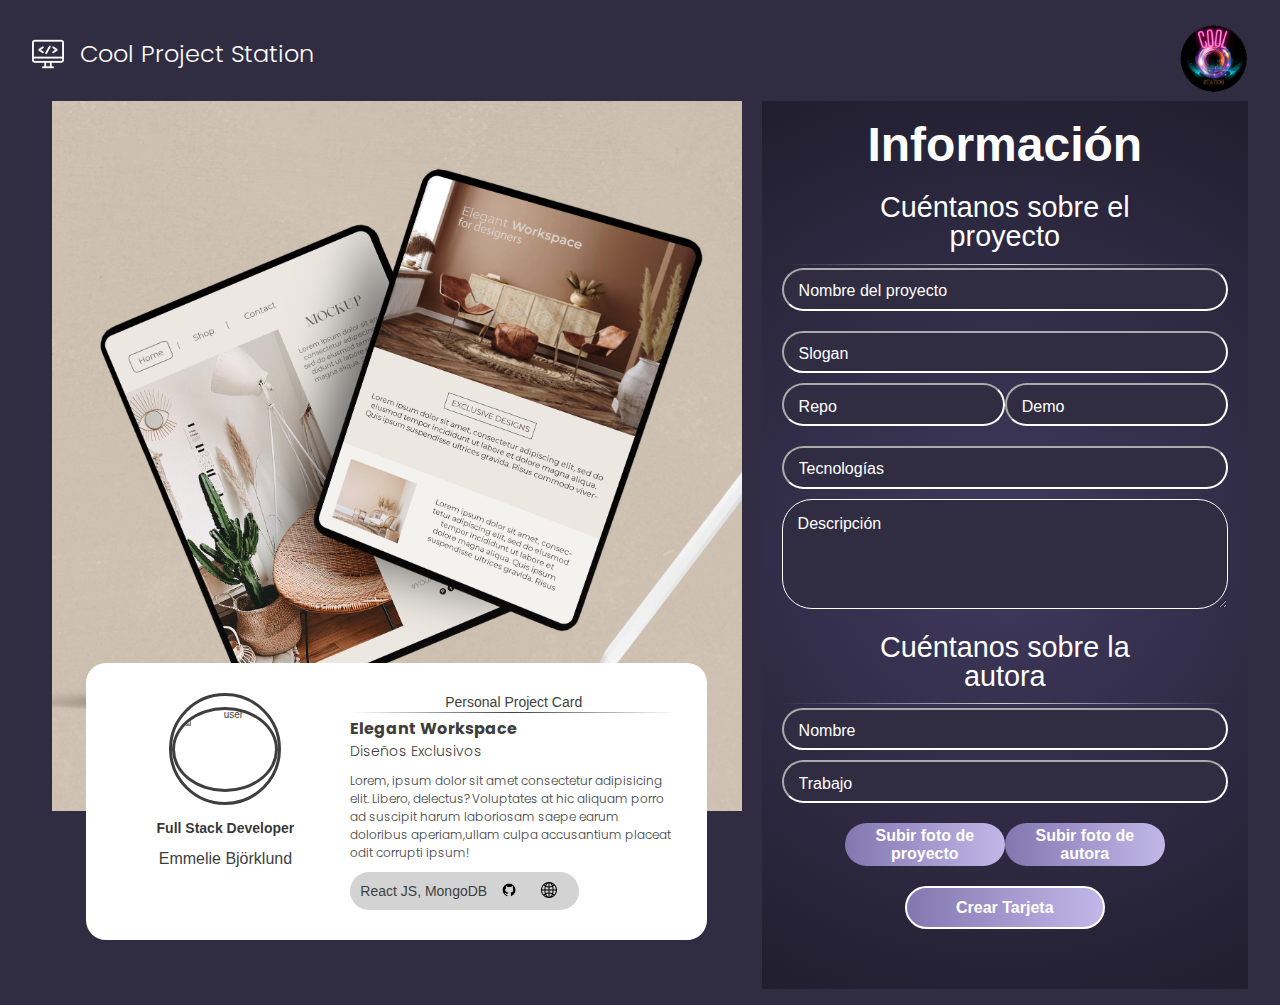
==== docs/index.html @ c6b7cf75 "githubpages done" ====
<!doctype html><html lang="es"><head><meta charset="utf-8"/><link rel="icon" href="./favicon.png"/><meta name="viewport" content="width=device-width,initial-scale=1"/><link rel="preconnect" href="https://fonts.googleapis.com"><link rel="preconnect" href="https://fonts.gstatic.com" crossorigin><link href="https://fonts.googleapis.com/css2?family=Catamaran:wght@500&family=Poppins:wght@300&display=swap" rel="stylesheet"><link rel="stylesheet" href="../src/styles/main.scss"><title>Gestor Proyectos</title><script defer="defer" src="./static/js/main.3e07867f.js"></script><link href="./static/css/main.4bae686d.css" rel="stylesheet"></head><body><div id="root"></div></body></html>
---- docs/static/css/main.4bae686d.css ----
*{box-sizing:border-box;font-family:Montserrat,sans-serif;font-size:62.5%;text-decoration:none}a,abbr,acronym,address,applet,article,aside,audio,b,big,blockquote,body,canvas,caption,center,cite,code,dd,del,details,dfn,div,dl,dt,em,embed,fieldset,figcaption,figure,footer,form,h1,h2,h3,h4,h5,h6,header,hgroup,html,i,iframe,img,ins,kbd,label,legend,li,mark,menu,nav,object,ol,output,p,pre,q,ruby,s,samp,section,small,span,strike,strong,sub,summary,sup,table,tbody,td,tfoot,th,thead,time,tr,tt,u,ul,var,video{border:0;font-size:100%;font:inherit;margin:0;padding:0;vertical-align:initial}article,aside,details,figcaption,figure,footer,header,hgroup,menu,nav,section{display:block}body{line-height:1}ol,ul{list-style:none}blockquote,q{quotes:none}blockquote:after,blockquote:before,q:after,q:before{content:"";content:none}table{border-collapse:collapse;border-spacing:0}.container{background-color:#302c42;padding:1rem}.header{justify-content:space-between}.contHeader,.header{align-items:center;display:flex;flex-direction:row}.contHeader{gap:1rem;justify-content:flex-start}.header .iconComputer{background-color:#302c42;color:#fff;width:2rem}.header .text{color:#fff;font:300 1.4rem Poppins,sans-serif;font-size:1.5rem}.logoCool{width:3rem}.main{display:flex;flex-direction:column}.main .title{color:#fff;font:"Montserrat, sans-serif";font-size:3rem;font-weight:700;text-align:center}.title-preview{font:300 1.4rem Poppins,sans-serif;font-size:1rem;font-weight:700}.main .ask-info{align-items:center;color:#fff;display:flex;flex-direction:column}.main .ask-info .subtitle{font:"Montserrat, sans-serif";font-size:1.5rem;max-width:70%;padding:1.5rem 0 .5rem;text-align:center}.main .ask-info .line{background-image:linear-gradient(90deg,hsla(0,0%,100%,0),hsla(0,0%,100%,.75),hsla(0,0%,100%,0));border:0;height:1px;width:100%}.main .preview{width:100%}.main .form{background-color:#302c42;background-image:radial-gradient(circle,#403a5f 0,#211e2e 100%);margin:auto;padding:2rem 1.5rem 3rem;width:100%}.main .autor,.main .project{border:none;display:flex;flex-direction:column;gap:30px}.main .input,.textarea{background-color:#302c42;border-color:#fff;border-radius:30px;color:#fff;font-size:1rem;height:42.72px;padding-left:15px;padding-top:5px}.main .input::-webkit-input-placeholder,.textarea::-webkit-input-placeholder{color:#fff;font:"Montserrat, sans-serif";padding-top:10px}.main .input::placeholder,.textarea::placeholder{color:#fff;font:"Montserrat, sans-serif";padding-top:10px}.input-mvl{width:50%}.main .textarea{height:110px}.main .buttons-img{text-align:center}.main .btn,.main .btn-large{background:linear-gradient(90deg,#8176af -1.57%,#c0b7e8 98.43%);border:none;border-radius:40px;color:#fff;font:"Montserrat, sans-serif";font-size:1rem;font-weight:700;height:43px;margin-top:10px;text-align:center;width:160px}.main .btn-large{border:2px solid #fff;width:200px}.main .preview{padding:2rem 2rem 0}.main .preview .image{height:80%;object-fit:cover;width:100%}.main .preview .autor{background-color:#fff;border-radius:20px;color:#3e3e3e;display:flex;flex-direction:row-reverse;gap:1rem;height:50%;margin:auto;padding:1rem;-webkit-transform:translateY(-2.5rem);transform:translateY(-2.5rem);width:90%}.info-project{padding-top:.1rem}.info-autor{align-items:center;display:flex;flex-direction:column;text-align:center;width:40%}.info-autor .image{height:100%;width:100%}.img,.info-autor .image{border:.2rem solid #3e3e3e;border-radius:50%}.img{align-items:center;display:flex;height:7rem;width:7rem}.info-autor .job{color:rgba(0,0,0,.8);font-size:1rem;font-weight:700;padding-top:1rem}.info-autor .name{font-size:1.4rem;padding-top:1rem}.info-project{width:60%}.info-project .subtitle{font-size:.8rem;text-align:center}.info-project .title{color:rgba(0,0,0,.8);font-size:1.4rem;margin-bottom:10px}.info-project .desc{margin-bottom:10px}.info-project .desc,.info-project .slogan{font:300 1.4rem Poppins,sans-serif;font-size:.8rem}.info-project .slogan{margin-bottom:1rem}.info-project .line{background-image:linear-gradient(90deg,hsla(0,0%,100%,0),rgba(1,1,1,.75),hsla(0,0%,100%,0));border:0;height:1px;width:100%}.btn-color{border-radius:2rem;font-weight:700;height:3rem;width:8.5rem}.btn-color-dark{background-color:rgba(0,0,0,.8);color:#fff}.technologies{align-items:center;border-radius:20px;font-size:1rem;justify-content:space-between;padding:1rem;width:100%}.div_icon,.technologies{display:flex;flex-direction:row}.div_icon{justify-content:space-around;width:5rem}.card{color:#fff;padding:2rem;text-align:center}.hidden{display:none}.icon{width:1.6rem}.mensj{color:#adff2f;font-size:16px;font-weight:700;text-align:center}@media (min-width:769px){.container{background-color:#302c42;height:-webkit-fit-content;height:-moz-fit-content;height:fit-content;padding:1rem 2rem}.header{display:flex;flex-direction:row;height:75px;justify-content:space-between}.header .text{color:#fff}.logoCool{width:5rem}.main{display:flex;flex-direction:row;flex-wrap:wrap;height:-webkit-fit-content;height:-moz-fit-content;height:fit-content;padding-top:10px}.main .ask-info,.main .title{color:#fff;text-align:center}.main .ask-info .subtitle{font-size:1.8rem;padding-bottom:10px}.main .ask-info .line{background-image:linear-gradient(90deg,hsla(0,0%,100%,0),hsla(0,0%,100%,.75),hsla(0,0%,100%,0));border:0;height:1px;width:100%}.input-mvl{width:50%}.main .form{background-color:#302c42;height:100%;margin:0;max-width:40%;padding:20px}.main .autor,.main .project{border:none;display:flex;flex-direction:column;gap:10px}.main .input,.textarea{background-color:#302c42;border-color:#fff;border-radius:30px;color:#fff;height:42.72px;padding-left:15px;padding-top:5px}.main .input::-webkit-input-placeholder,.textarea::-webkit-input-placeholder{color:#fff;padding-top:10px}.main .input::placeholder,.textarea::placeholder{color:#fff;padding-top:10px}.main .textarea{height:110px}.main .buttons-img{padding-top:10px;text-align:center}.main .btn,.main .btn-large{background:linear-gradient(90deg,#8176af -1.57%,#c0b7e8 98.43%);border:none;border-radius:40px;color:#fff;height:43px;margin-top:10px;text-align:center;width:160px}.main .btn-large{border:2px solid #fff;width:200px}.main .preview{max-width:60%;padding:0 20px}.main .preview .image{height:80%;object-fit:cover;width:100%}.main .preview .autor{background-color:#fff;border-radius:20px;color:#3e3e3e;display:flex;flex-direction:row-reverse;height:-webkit-fit-content;height:-moz-fit-content;height:fit-content;margin:auto;padding:30px;-webkit-transform:translateY(-150px);transform:translateY(-150px);width:90%}.info-autor{text-align:center;width:40%}.info-autor .image{border-radius:50%;height:110px;width:80px}.info-autor .job{color:rgba(0,0,0,.8);font-size:14px;font-weight:700}.info-autor .name{font-size:16px}.info-project{width:60%}.info-project .subtitle{font-size:14px;text-align:center}.info-project .title{color:rgba(0,0,0,.8);font-size:20px;margin-bottom:10px}.info-project .desc{font-size:12px;margin-bottom:10px}.info-project .slogan{font-size:14px;margin-bottom:10px}.info-project .line{background-image:linear-gradient(90deg,hsla(0,0%,100%,0),rgba(1,1,1,.75),hsla(0,0%,100%,0));border:0;height:1px;width:100%}.btn-color{border-radius:20px;font-weight:700;height:30px;width:85px}.btn-color-dark{background-color:rgba(0,0,0,.8);color:#fff}.technologies{background-color:#d3d3d3;border-radius:20px;font-size:14px;padding:10px;width:70%}.card{color:#fff;padding:20px;text-align:center}.hidden{display:none}.icon{width:16px}}
/*# sourceMappingURL=main.4bae686d.css.map*/
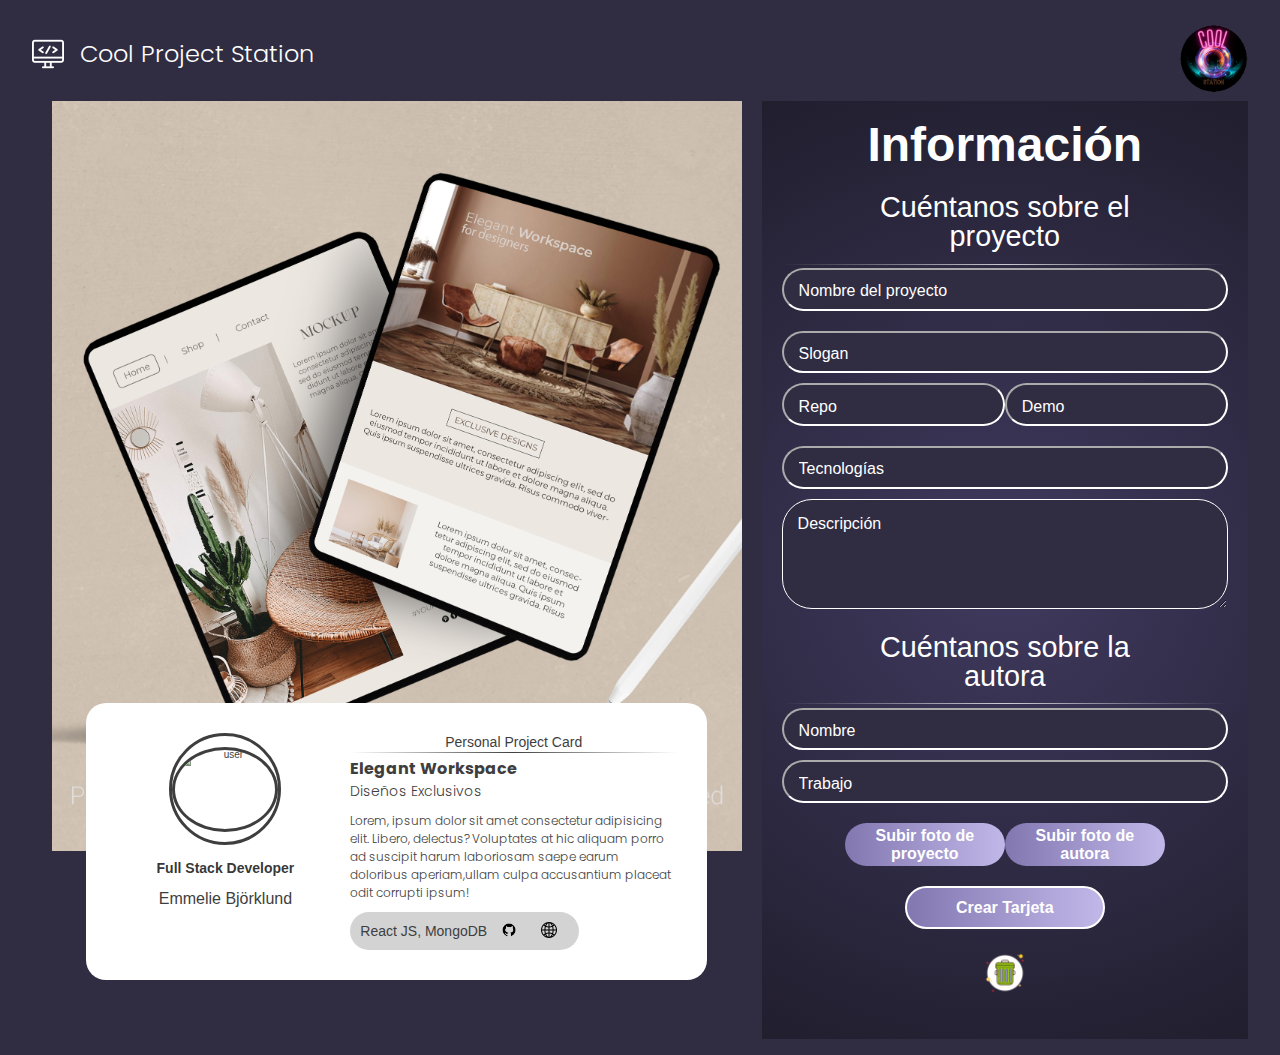
==== commit 8666c8fd: "Publish in GitHub Pages" ====
--- a/docs/index.html
+++ b/docs/index.html
@@ -1 +1 @@
-<!doctype html><html lang="es"><head><meta charset="utf-8"/><link rel="icon" href="./favicon.png"/><meta name="viewport" content="width=device-width,initial-scale=1"/><link rel="preconnect" href="https://fonts.googleapis.com"><link rel="preconnect" href="https://fonts.gstatic.com" crossorigin><link href="https://fonts.googleapis.com/css2?family=Catamaran:wght@500&family=Poppins:wght@300&display=swap" rel="stylesheet"><link rel="stylesheet" href="../src/styles/main.scss"><title>Gestor Proyectos</title><script defer="defer" src="./static/js/main.3e07867f.js"></script><link href="./static/css/main.4bae686d.css" rel="stylesheet"></head><body><div id="root"></div></body></html>+<!doctype html><html lang="es"><head><meta charset="utf-8"/><link rel="icon" href="./favicon.png"/><meta name="viewport" content="width=device-width,initial-scale=1"/><link rel="preconnect" href="https://fonts.googleapis.com"><link rel="preconnect" href="https://fonts.gstatic.com" crossorigin><link href="https://fonts.googleapis.com/css2?family=Catamaran:wght@500&family=Poppins:wght@300&display=swap" rel="stylesheet"><link rel="stylesheet" href="../src/styles/main.scss"><title>Gestor Proyectos</title><script defer="defer" src="./static/js/main.56aae99a.js"></script><link href="./static/css/main.cec96550.css" rel="stylesheet"></head><body><div id="root"></div></body></html>--- a/docs/static/css/main.cec96550.css
+++ b/docs/static/css/main.cec96550.css
@@ -0,0 +1,2 @@
+*{box-sizing:border-box;font-family:Montserrat,sans-serif;font-size:62.5%;text-decoration:none}a,abbr,acronym,address,applet,article,aside,audio,b,big,blockquote,body,canvas,caption,center,cite,code,dd,del,details,dfn,div,dl,dt,em,embed,fieldset,figcaption,figure,footer,form,h1,h2,h3,h4,h5,h6,header,hgroup,html,i,iframe,img,ins,kbd,label,legend,li,mark,menu,nav,object,ol,output,p,pre,q,ruby,s,samp,section,small,span,strike,strong,sub,summary,sup,table,tbody,td,tfoot,th,thead,time,tr,tt,u,ul,var,video{border:0;font-size:100%;font:inherit;margin:0;padding:0;vertical-align:initial}article,aside,details,figcaption,figure,footer,header,hgroup,menu,nav,section{display:block}body{line-height:1}ol,ul{list-style:none}blockquote,q{quotes:none}blockquote:after,blockquote:before,q:after,q:before{content:"";content:none}table{border-collapse:collapse;border-spacing:0}.container{background-color:#302c42;padding:1rem}.header{justify-content:space-between}.contHeader,.header{align-items:center;display:flex;flex-direction:row}.contHeader{gap:1rem;justify-content:flex-start}.header .iconComputer{background-color:#302c42;color:#fff;width:2rem}.header .text{color:#fff;font:300 1.4rem Poppins,sans-serif;font-size:1.5rem}.logoCool{width:3rem}.main{display:flex;flex-direction:column}.main .title{color:#fff;font:"Montserrat, sans-serif";font-size:3rem;font-weight:700;text-align:center}.title-preview{font:300 1.4rem Poppins,sans-serif;font-size:1rem;font-weight:700}.main .ask-info{align-items:center;color:#fff;display:flex;flex-direction:column}.main .ask-info .subtitle{font:"Montserrat, sans-serif";font-size:1.5rem;max-width:70%;padding:1.5rem 0 .5rem;text-align:center}.main .ask-info .line{background-image:linear-gradient(90deg,hsla(0,0%,100%,0),hsla(0,0%,100%,.75),hsla(0,0%,100%,0));border:0;height:1px;width:100%}.main .preview{width:100%}.main .form{background-color:#302c42;background-image:radial-gradient(circle,#403a5f 0,#211e2e 100%);margin:auto;padding:2rem 1.5rem 3rem;width:100%}.main .autor,.main .project{border:none;display:flex;flex-direction:column;gap:30px}.main .input,.textarea{background-color:#302c42;border-color:#fff;border-radius:30px;color:#fff;font-size:1rem;height:42.72px;padding-left:15px;padding-top:5px}.main .input::-webkit-input-placeholder,.textarea::-webkit-input-placeholder{color:#fff;font:"Montserrat, sans-serif";padding-top:10px}.main .input::placeholder,.textarea::placeholder{color:#fff;font:"Montserrat, sans-serif";padding-top:10px}.input-mvl{width:50%}.main .textarea{height:110px}.main .buttons-img{text-align:center}.main .btn,.main .btn-large{background:linear-gradient(90deg,#8176af -1.57%,#c0b7e8 98.43%);border:none;border-radius:40px;color:#fff;font:"Montserrat, sans-serif";font-size:1rem;font-weight:700;height:43px;margin-top:10px;text-align:center;width:160px}.main .btn-large{border:2px solid #fff;width:200px}.main .preview{padding:2rem 2rem 0}.main .preview .image{height:80%;object-fit:cover;width:100%}.main .preview .autor{background-color:#fff;border-radius:20px;color:#3e3e3e;display:flex;flex-direction:row-reverse;gap:1rem;height:50%;margin:auto;padding:1rem;-webkit-transform:translateY(-2.5rem);transform:translateY(-2.5rem);width:90%}.info-project{padding-top:.1rem}.info-autor{align-items:center;display:flex;flex-direction:column;text-align:center;width:40%}.info-autor .image{height:100%;width:100%}.img,.info-autor .image{border:.2rem solid #3e3e3e;border-radius:50%}.img{align-items:center;display:flex;height:7rem;width:7rem}.info-autor .job{color:rgba(0,0,0,.8);font-size:1rem;font-weight:700;padding-top:1rem}.info-autor .name{font-size:1.4rem;padding-top:1rem}.info-project{width:60%}.info-project .subtitle{font-size:.8rem;text-align:center}.info-project .title{color:rgba(0,0,0,.8);font-size:1.4rem;margin-bottom:10px}.info-project .desc{margin-bottom:10px}.info-project .desc,.info-project .slogan{font:300 1.4rem Poppins,sans-serif;font-size:.8rem}.info-project .slogan{margin-bottom:1rem}.info-project .line{background-image:linear-gradient(90deg,hsla(0,0%,100%,0),rgba(1,1,1,.75),hsla(0,0%,100%,0));border:0;height:1px;width:100%}.btn-color{border-radius:2rem;font-weight:700;height:3rem;width:8.5rem}.btn-color-dark{background-color:rgba(0,0,0,.8);color:#fff}.technologies{align-items:center;border-radius:20px;font-size:1rem;justify-content:space-between;padding:1rem;width:100%}.div_icon,.technologies{display:flex;flex-direction:row}.div_icon{justify-content:space-around;width:5rem}.card{color:#fff;padding:2rem;text-align:center}.hidden{display:none}.icon{width:1.6rem}.mensj{color:#adff2f;font-size:16px;font-weight:700;text-align:center}.trash{width:3rem}@media (min-width:769px){.container{background-color:#302c42;height:-webkit-fit-content;height:-moz-fit-content;height:fit-content;padding:1rem 2rem}.header{display:flex;flex-direction:row;height:75px;justify-content:space-between}.header .text{color:#fff}.logoCool{width:5rem}.main{display:flex;flex-direction:row;flex-wrap:wrap;height:-webkit-fit-content;height:-moz-fit-content;height:fit-content;padding-top:10px}.main .ask-info,.main .title{color:#fff;text-align:center}.main .ask-info .subtitle{font-size:1.8rem;padding-bottom:10px}.main .ask-info .line{background-image:linear-gradient(90deg,hsla(0,0%,100%,0),hsla(0,0%,100%,.75),hsla(0,0%,100%,0));border:0;height:1px;width:100%}.input-mvl{width:50%}.main .form{background-color:#302c42;height:100%;margin:0;max-width:40%;padding:20px}.main .autor,.main .project{border:none;display:flex;flex-direction:column;gap:10px}.main .input,.textarea{background-color:#302c42;border-color:#fff;border-radius:30px;color:#fff;height:42.72px;padding-left:15px;padding-top:5px}.main .input::-webkit-input-placeholder,.textarea::-webkit-input-placeholder{color:#fff;padding-top:10px}.main .input::placeholder,.textarea::placeholder{color:#fff;padding-top:10px}.main .textarea{height:110px}.main .buttons-img{padding-top:10px;text-align:center}.main .btn,.main .btn-large{background:linear-gradient(90deg,#8176af -1.57%,#c0b7e8 98.43%);border:none;border-radius:40px;color:#fff;height:43px;margin-top:10px;text-align:center;width:160px}.main .btn-large{border:2px solid #fff;width:200px}.main .preview{max-width:60%;padding:0 20px}.main .preview .image{height:80%;object-fit:cover;width:100%}.main .preview .autor{background-color:#fff;border-radius:20px;color:#3e3e3e;display:flex;flex-direction:row-reverse;height:-webkit-fit-content;height:-moz-fit-content;height:fit-content;margin:auto;padding:30px;-webkit-transform:translateY(-150px);transform:translateY(-150px);width:90%}.info-autor{text-align:center;width:40%}.info-autor .image{border-radius:50%;height:110px;width:80px}.info-autor .job{color:rgba(0,0,0,.8);font-size:14px;font-weight:700}.info-autor .name{font-size:16px}.info-project{width:60%}.info-project .subtitle{font-size:14px;text-align:center}.info-project .title{color:rgba(0,0,0,.8);font-size:20px;margin-bottom:10px}.info-project .desc{font-size:12px;margin-bottom:10px}.info-project .slogan{font-size:14px;margin-bottom:10px}.info-project .line{background-image:linear-gradient(90deg,hsla(0,0%,100%,0),rgba(1,1,1,.75),hsla(0,0%,100%,0));border:0;height:1px;width:100%}.btn-color{border-radius:20px;font-weight:700;height:30px;width:85px}.btn-color-dark{background-color:rgba(0,0,0,.8);color:#fff}.technologies{background-color:#d3d3d3;border-radius:20px;font-size:14px;padding:10px;width:70%}.card{color:#fff;padding:20px;text-align:center}.hidden{display:none}.icon{width:16px}.trash{width:3rem}}
+/*# sourceMappingURL=main.cec96550.css.map*/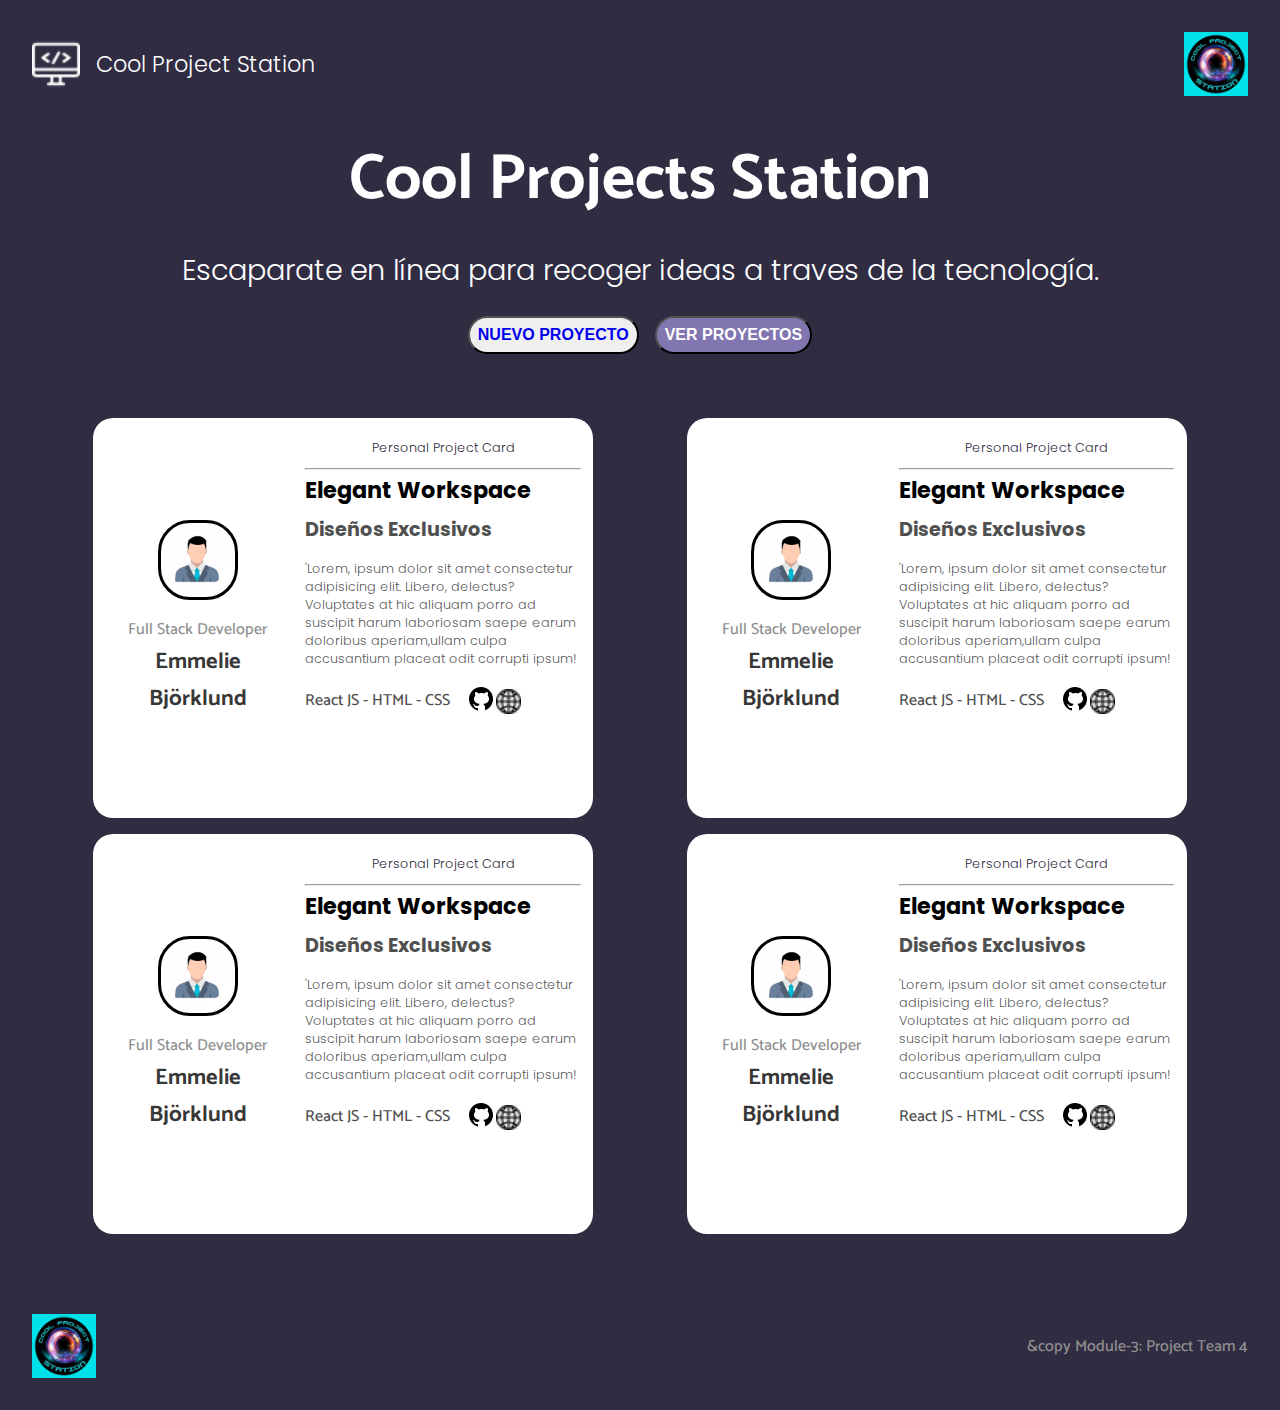
==== commit 61a23c4e: "Publish in GitHub Pages" ====
--- a/docs/index.html
+++ b/docs/index.html
@@ -1 +1 @@
-<!doctype html><html lang="es"><head><meta charset="utf-8"/><link rel="icon" href="./favicon.png"/><meta name="viewport" content="width=device-width,initial-scale=1"/><link rel="preconnect" href="https://fonts.googleapis.com"><link rel="preconnect" href="https://fonts.gstatic.com" crossorigin><link href="https://fonts.googleapis.com/css2?family=Catamaran:wght@500&family=Poppins:wght@300&display=swap" rel="stylesheet"><link rel="stylesheet" href="../src/styles/main.scss"><title>Gestor Proyectos</title><script defer="defer" src="./static/js/main.56aae99a.js"></script><link href="./static/css/main.cec96550.css" rel="stylesheet"></head><body><div id="root"></div></body></html>+<!doctype html><html lang="es"><head><meta charset="utf-8"/><link rel="icon" href="./station.png"/><meta name="viewport" content="width=device-width,initial-scale=1"/><link rel="preconnect" href="https://fonts.googleapis.com"/><link rel="preconnect" href="https://fonts.gstatic.com" crossorigin/><link href="https://fonts.googleapis.com/css2?family=Catamaran:wght@500&family=Poppins:wght@300&display=swap" rel="stylesheet"/><link rel="stylesheet" href="../src/styles/main.scss"/><title>Cool Project Station</title><script defer="defer" src="./static/js/main.a7b845ae.js"></script><link href="./static/css/main.965943b3.css" rel="stylesheet"></head><body><div id="root"></div></body></html>--- a/docs/static/css/main.965943b3.css
+++ b/docs/static/css/main.965943b3.css
@@ -0,0 +1,2 @@
+.get-avatar{display:flex;margin:30px 0}.get-avatar__label{align-items:center;background:#ff1493;border:0;border-radius:15px;box-sizing:border-box;color:#fff;cursor:pointer;display:flex;font-family:sans-serif;font-size:20px;justify-content:center;padding:10px 20px}.get-avatar__upload-field{display:none}.get-avatar__preview{background-color:#fff;height:50px;margin-left:15px;width:50px}.get-avatar__preview,.profile__avatar{background-position:50%;background-repeat:no-repeat;background-size:cover;border:1px solid #ccc}.profile__avatar{height:300px;width:300px}.container{background-color:#302c42;padding:1rem}.header{justify-content:space-between}.contHeader,.header{align-items:center;display:flex;flex-direction:row}.contHeader{gap:1rem;justify-content:flex-start}.header .iconComputer{background-color:#302c42;color:#fff;width:2rem}.header .text{color:#fff;font:300 1.4rem Poppins,sans-serif;font-size:1.5rem}.logoCool{width:3rem}.main{display:flex;flex-direction:column}.main .title{color:#fff;font:"Montserrat, sans-serif";font-size:3rem;font-weight:700;text-align:center}.title-preview{font:300 1.4rem Poppins,sans-serif;font-size:1rem;font-weight:700}.main .ask-info{align-items:center;color:#fff;display:flex;flex-direction:column}.main .ask-info .subtitle{font:"Montserrat, sans-serif";font-size:1.5rem;max-width:70%;padding:1.5rem 0 .5rem;text-align:center}.main .ask-info .line{background-image:linear-gradient(90deg,hsla(0,0%,100%,0),hsla(0,0%,100%,.75),hsla(0,0%,100%,0));border:0;height:1px;width:100%}.main .preview{width:100%}.main .form{background-color:#302c42;background-image:radial-gradient(circle,#403a5f 0,#211e2e 100%);margin:auto;padding:2rem 1.5rem 3rem;width:100%}.main .autor,.main .project{border:none;display:flex;flex-direction:column;gap:30px}.main .input,.textarea{background-color:#302c42;border-color:#fff;border-radius:30px;color:#fff;font-size:1rem;height:42.72px;padding-left:15px;padding-top:5px}.main .input::-webkit-input-placeholder,.textarea::-webkit-input-placeholder{color:#fff;font:"Montserrat, sans-serif";padding-top:10px}.main .input::placeholder,.textarea::placeholder{color:#fff;font:"Montserrat, sans-serif";padding-top:10px}.input-mvl{width:50%}.main .textarea{height:110px}.main .buttons-img{text-align:center}.main .btn,.main .btn-large{background:linear-gradient(90deg,#8176af -1.57%,#c0b7e8 98.43%);border:none;border-radius:40px;color:#fff;font:"Montserrat, sans-serif";font-size:1rem;font-weight:700;height:43px;margin-top:10px;text-align:center;width:160px}.main .btn-large{border:2px solid #fff;width:200px}.main .preview{padding:2rem 2rem 0}.main .preview .image{height:80%;object-fit:cover;width:100%}.main .preview .autor{background-color:#fff;border-radius:20px;color:#3e3e3e;display:flex;flex-direction:row-reverse;gap:1rem;height:50%;margin:auto;padding:1rem;-webkit-transform:translateY(-2.5rem);transform:translateY(-2.5rem);width:90%}.info-project{padding-top:.1rem}.info-autor{align-items:center;display:flex;flex-direction:column;text-align:center;width:40%}.info-autor .image{height:100%;width:100%}.img,.info-autor .image{border:.2rem solid #3e3e3e;border-radius:50%}.img{align-items:center;display:flex;height:7rem;width:7rem}.info-autor .job{color:rgba(0,0,0,.8);font-size:1rem;font-weight:700;padding-top:1rem}.info-autor .name{font-size:1.4rem;padding-top:1rem}.info-project{width:60%}.info-project .subtitle{font-size:.8rem;text-align:center}.info-project .title{color:rgba(0,0,0,.8);font-size:1.4rem;margin-bottom:10px}.info-project .desc{margin-bottom:10px}.info-project .desc,.info-project .slogan{font:300 1.4rem Poppins,sans-serif;font-size:.8rem}.info-project .slogan{margin-bottom:1rem}.info-project .line{background-image:linear-gradient(90deg,hsla(0,0%,100%,0),rgba(1,1,1,.75),hsla(0,0%,100%,0));border:0;height:1px;width:100%}.btn-color{border-radius:2rem;font-weight:700;height:3rem;width:8.5rem}.btn-color-dark{background-color:rgba(0,0,0,.8);color:#fff}.technologies{align-items:center;border-radius:20px;font-size:1rem;justify-content:space-between;padding:1rem;width:100%}.div_icon,.technologies{display:flex;flex-direction:row}.div_icon{justify-content:space-around;width:5rem}.card{color:#fff;padding:2rem;text-align:center}.hidden{display:none}.icon{width:1.6rem}.mensj{color:#adff2f;font-size:16px;font-weight:700;text-align:center}.trash{width:3rem}@media (min-width:769px){.container{background-color:#302c42;height:-webkit-fit-content;height:-moz-fit-content;height:fit-content;padding:1rem 2rem}.header{display:flex;flex-direction:row;height:75px;justify-content:space-between}.header .text{color:#fff}.logoCool{width:5rem}.main{display:flex;flex-direction:row;flex-wrap:wrap;height:-webkit-fit-content;height:-moz-fit-content;height:fit-content;padding-top:10px}.main .ask-info,.main .title{color:#fff;text-align:center}.main .ask-info .subtitle{font-size:1.8rem;padding-bottom:10px}.main .ask-info .line{background-image:linear-gradient(90deg,hsla(0,0%,100%,0),hsla(0,0%,100%,.75),hsla(0,0%,100%,0));border:0;height:1px;width:100%}.input-mvl{width:50%}.main .form{background-color:#302c42;height:100%;margin:0;max-width:40%;padding:20px}.main .autor,.main .project{border:none;display:flex;flex-direction:column;gap:10px}.main .input,.textarea{background-color:#302c42;border-color:#fff;border-radius:30px;color:#fff;height:42.72px;padding-left:15px;padding-top:5px}.main .input::-webkit-input-placeholder,.textarea::-webkit-input-placeholder{color:#fff;padding-top:10px}.main .input::placeholder,.textarea::placeholder{color:#fff;padding-top:10px}.main .textarea{height:110px}.main .buttons-img{padding-top:10px;text-align:center}.main .btn,.main .btn-large{background:linear-gradient(90deg,#8176af -1.57%,#c0b7e8 98.43%);border:none;border-radius:40px;color:#fff;height:43px;margin-top:10px;text-align:center;width:160px}.main .btn-large{border:2px solid #fff;width:200px}.main .preview{max-width:60%;padding:0 20px}.main .preview .image{height:80%;object-fit:cover;width:100%}.main .preview .autor{background-color:#fff;border-radius:20px;color:#3e3e3e;display:flex;flex-direction:row-reverse;height:-webkit-fit-content;height:-moz-fit-content;height:fit-content;margin:auto;padding:30px;-webkit-transform:translateY(-150px);transform:translateY(-150px);width:90%}.info-autor{text-align:center;width:40%}.info-autor .image{border-radius:50%;height:110px;width:80px}.info-autor .job{color:rgba(0,0,0,.8);font-size:14px;font-weight:700}.info-autor .name{font-size:16px}.info-project{width:60%}.info-project .subtitle{font-size:14px;text-align:center}.info-project .title{color:rgba(0,0,0,.8);font-size:20px;margin-bottom:10px}.info-project .desc{font-size:12px;margin-bottom:10px}.info-project .slogan{font-size:14px;margin-bottom:10px}.info-project .line{background-image:linear-gradient(90deg,hsla(0,0%,100%,0),rgba(1,1,1,.75),hsla(0,0%,100%,0));border:0;height:1px;width:100%}.btn-color{border-radius:20px;font-weight:700;height:30px;width:85px}.btn-color-dark{background-color:rgba(0,0,0,.8);color:#fff}.technologies{background-color:#d3d3d3;border-radius:20px;font-size:14px;padding:10px;width:70%}.card{color:#fff;padding:20px;text-align:center}.hidden{display:none}.icon{width:16px}.trash{width:3rem}}*{box-sizing:border-box;font-family:Montserrat,sans-serif;font-size:62.5%;text-decoration:none}a,abbr,acronym,address,applet,article,aside,audio,b,big,blockquote,body,canvas,caption,center,cite,code,dd,del,details,dfn,div,dl,dt,em,embed,fieldset,figcaption,figure,footer,form,h1,h2,h3,h4,h5,h6,header,hgroup,html,i,iframe,img,ins,kbd,label,legend,li,mark,menu,nav,object,ol,output,p,pre,q,ruby,s,samp,section,small,span,strike,strong,sub,summary,sup,table,tbody,td,tfoot,th,thead,time,tr,tt,u,ul,var,video{border:0;font-size:100%;font:inherit;margin:0;padding:0;vertical-align:initial}article,aside,details,figcaption,figure,footer,header,hgroup,menu,nav,section{display:block}body{line-height:1}ol,ul{list-style:none}blockquote,q{quotes:none}blockquote:after,blockquote:before,q:after,q:before{content:"";content:none}table{border-collapse:collapse;border-spacing:0}.land-header{background-color:#302c42;color:#fff;display:flex;flex-direction:column;justify-content:center;padding:2rem}.land-contHeader{justify-content:space-between;padding-bottom:2rem}.land-contHeader,.land-contHeader__oneSection{align-items:center;display:flex;flex-direction:row}.land-contHeader__oneSection{gap:1rem;justify-content:flex-start}.land-iconComputer{height:3rem;width:3rem}.land-text{font-size:1.4rem;font:300 1.4rem Poppins,sans-serif}.land-logoCool{height:4rem;width:4rem}.land-header__title{font:500 1.6rem Catamaran,sans-serif;font-size:4rem;font-weight:bolder;padding-bottom:1rem;text-align:center}.land-header__subtitle{font:300 1.4rem Poppins,sans-serif;font-size:1.8rem;padding-bottom:1.5rem;text-align:center}.land-header__form{display:flex;flex-direction:row;gap:1rem;justify-content:center}.land-btnNew{border-radius:20px;display:block;font-weight:700;padding:.5rem}.btnNewTxt{font-size:1rem;text-decoration:none}.land-btnSee{background-color:#8176af;border-radius:20px;display:block;font-weight:700;padding:.5rem}.btnSeeTxt{color:#fff;font-size:1rem;text-decoration:none}.land-main{background-color:#302c42;padding:2rem}.land-autor{background-color:#fff;border-radius:20px;display:flex;flex-direction:row-reverse;gap:1rem;height:350px;margin-bottom:1rem;padding:.8rem}.land-info-project{width:60%}.land-subtitle{color:#302c42;font:300 1.4rem Poppins,sans-serif;font-size:.8rem;padding:.5rem;text-align:center}.land-title-preview{font:300 1.4rem Poppins,sans-serif;font-size:1.4rem;font-weight:700;margin-bottom:.5rem}.land-slogan{color:#505050;font:300 1.4rem Poppins,sans-serif;font-size:1.2rem;font-weight:700;padding-bottom:1rem}.land-desc{color:rgba(62,62,62,.88);font:300 1.4rem Poppins,sans-serif;font-size:.8rem}.land-technologies{align-items:center;display:flex;flex-direction:row;gap:1rem;justify-content:flex-start;margin-top:1rem}.land-textTec{color:#505050;font:500 1.6rem Catamaran,sans-serif;font-size:1rem}.land-iconWB{height:25px;width:25px}.land-info-autor{align-items:center;display:flex;flex-direction:column;justify-content:center;width:40%}.land-img{border:3px solid #000;border-radius:40%;height:80px;margin-bottom:1rem;width:80px}.land-image{border-radius:45%;height:90%;overflow-x:hidden;overflow-y:hidden;padding:.4rem 0 0 .4rem;width:90%}.land-job{color:#909090;font:500 1.6rem Catamaran,sans-serif;font-size:1rem;text-align:center}.land-name{color:rgba(0,0,0,.8);font:500 1.6rem Catamaran,sans-serif;font-size:1.4rem;font-weight:700;text-align:center}.land-footer{align-items:center;background-color:#302c42;color:#fff;display:flex;justify-content:space-between;padding:2rem}.land-copy{color:#909090;font:500 1.6rem Catamaran,sans-serif;font-size:1rem}@media (min-width:769px){.land-header{height:30%;padding:2rem}.land-main{grid-column-gap:2rem;-webkit-column-gap:2rem;column-gap:2rem;display:grid;grid-template-columns:1fr,1fr;height:60%;justify-content:space-evenly;padding:2rem}.land-autor{height:400px;width:500px}.autOne{grid-column:1/2}.autTwo{grid-column:2/3}.autThree{grid-column:1/2}.autFour{grid-column:2/3}.land-footer{height:10%;padding:2rem}}
+/*# sourceMappingURL=main.965943b3.css.map*/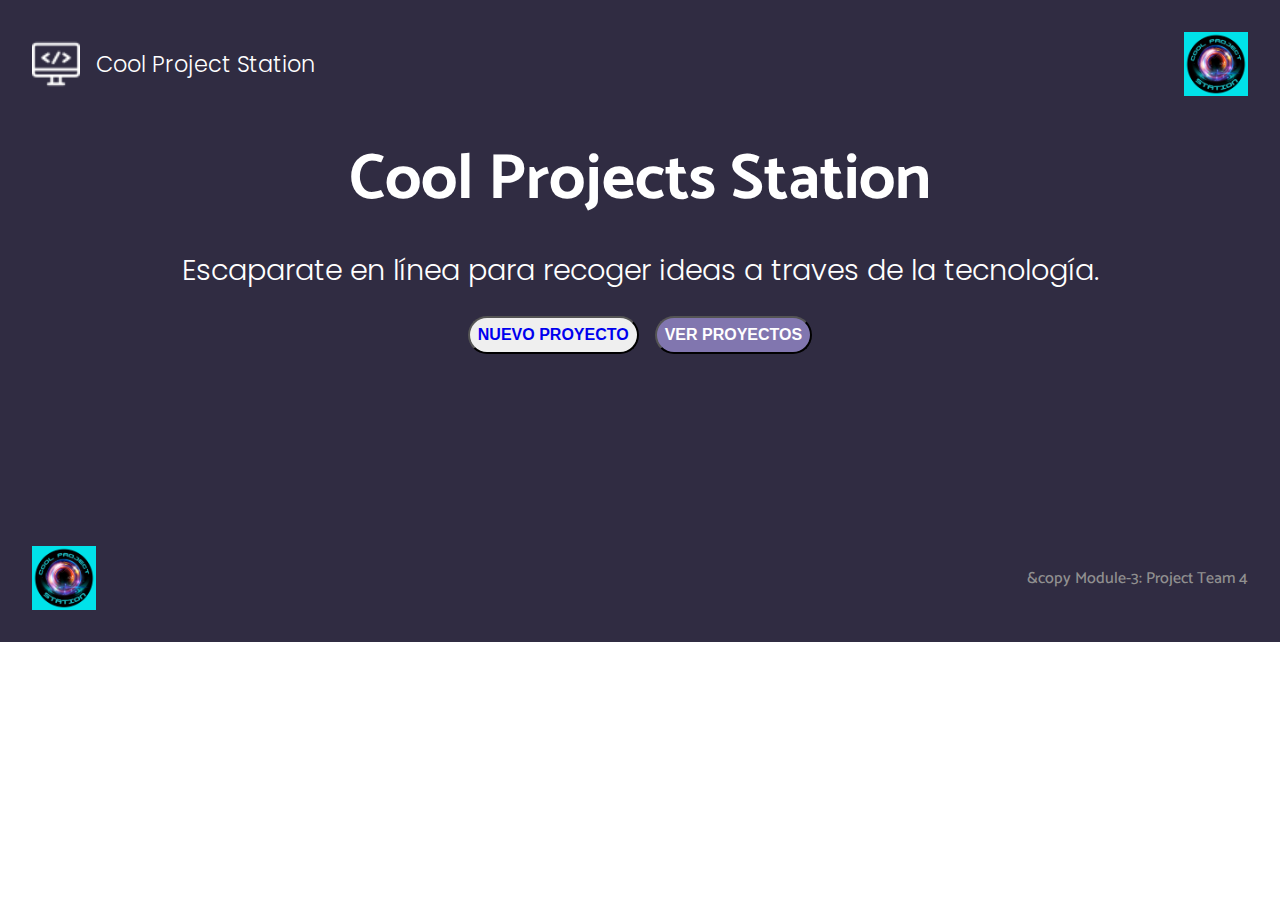
==== commit 9e34b9ba: "Publish in GitHub Pages" ====
--- a/docs/index.html
+++ b/docs/index.html
@@ -1 +1 @@
-<!doctype html><html lang="es"><head><meta charset="utf-8"/><link rel="icon" href="./station.png"/><meta name="viewport" content="width=device-width,initial-scale=1"/><link rel="preconnect" href="https://fonts.googleapis.com"/><link rel="preconnect" href="https://fonts.gstatic.com" crossorigin/><link href="https://fonts.googleapis.com/css2?family=Catamaran:wght@500&family=Poppins:wght@300&display=swap" rel="stylesheet"/><link rel="stylesheet" href="../src/styles/main.scss"/><title>Cool Project Station</title><script defer="defer" src="./static/js/main.a7b845ae.js"></script><link href="./static/css/main.965943b3.css" rel="stylesheet"></head><body><div id="root"></div></body></html>+<!doctype html><html lang="es"><head><meta charset="utf-8"/><link rel="icon" href="./station.png"/><meta name="viewport" content="width=device-width,initial-scale=1"/><link rel="preconnect" href="https://fonts.googleapis.com"/><link rel="preconnect" href="https://fonts.gstatic.com" crossorigin/><link href="https://fonts.googleapis.com/css2?family=Catamaran:wght@500&family=Poppins:wght@300&display=swap" rel="stylesheet"/><link rel="stylesheet" href="../src/styles/main.scss"/><title>Cool Project Station</title><script defer="defer" src="./static/js/main.556be0a5.js"></script><link href="./static/css/main.687c27c5.css" rel="stylesheet"></head><body><div id="root"></div></body></html>--- a/docs/static/css/main.687c27c5.css
+++ b/docs/static/css/main.687c27c5.css
@@ -0,0 +1,2 @@
+.container{background-color:#302c42;padding:1rem}.header{justify-content:space-between}.contHeader,.header{align-items:center;display:flex;flex-direction:row}.contHeader{gap:1rem;justify-content:flex-start}.header .iconComputer{background-color:#302c42;color:#fff;width:2rem}.header .text{color:#fff;font:300 1.4rem Poppins,sans-serif;font-size:1.5rem}.logoCool{width:3rem}.main{display:flex;flex-direction:column}.main .title{color:#fff;font:"Montserrat, sans-serif";font-size:3rem;font-weight:700;text-align:center}.title-preview{font:300 1.4rem Poppins,sans-serif;font-size:1rem;font-weight:700}.main .ask-info{align-items:center;color:#fff;display:flex;flex-direction:column}.main .ask-info .subtitle{font:"Montserrat, sans-serif";font-size:1.5rem;max-width:70%;padding:1.5rem 0 .5rem;text-align:center}.main .ask-info .line{background-image:linear-gradient(90deg,hsla(0,0%,100%,0),hsla(0,0%,100%,.75),hsla(0,0%,100%,0));border:0;height:1px;width:100%}.main .preview{width:100%}.main .form{background-color:#302c42;background-image:radial-gradient(circle,#403a5f 0,#211e2e 100%);margin:auto;padding:2rem 1.5rem 3rem;width:100%}.main .autor,.main .project{border:none;display:flex;flex-direction:column;gap:30px}.main .input,.textarea{background-color:#302c42;border-color:#fff;border-radius:30px;color:#fff;font-size:1rem;height:42.72px;padding-left:15px;padding-top:5px}.main .input::-webkit-input-placeholder,.textarea::-webkit-input-placeholder{color:#fff;font:"Montserrat, sans-serif";padding-top:10px}.main .input::placeholder,.textarea::placeholder{color:#fff;font:"Montserrat, sans-serif";padding-top:10px}.input-mvl{width:50%}.main .textarea{height:110px}.main .buttons-img{display:flex;flex-direction:row;gap:1rem;justify-content:center;text-align:center}.main .btn,.main .btn-large{background:linear-gradient(90deg,#8176af -1.57%,#c0b7e8 98.43%);border:none;border-radius:40px;color:#fff;font:"Montserrat, sans-serif";font-size:1rem;font-weight:700;height:43px;margin-top:10px;padding:.5rem;text-align:center;width:160px}.main .btn-large{border:2px solid #fff;width:200px}.main .preview{padding:2rem 2rem 0}.main .preview .image{height:80%;object-fit:cover;width:100%}.main .preview .autor{background-color:#fff;border-radius:20px;color:#3e3e3e;display:flex;flex-direction:row-reverse;gap:1rem;height:50%;margin:auto;padding:1rem;-webkit-transform:translateY(-2.5rem);transform:translateY(-2.5rem);width:90%}.info-project{padding-top:.1rem}.info-autor{align-items:center;display:flex;flex-direction:column;text-align:center;width:40%}.info-autor .image{height:100%;width:100%}.img,.info-autor .image{border:.2rem solid #3e3e3e;border-radius:50%}.img{align-items:center;display:flex;height:7rem;width:7rem}.info-autor .job{color:rgba(0,0,0,.8);font-size:1rem;font-weight:700;padding-top:1rem}.info-autor .name{font-size:1.4rem;padding-top:1rem}.info-project{width:60%}.info-project .subtitle{font-size:.8rem;text-align:center}.info-project .title{color:rgba(0,0,0,.8);font-size:1.4rem;margin-bottom:10px}.info-project .desc{margin-bottom:10px}.info-project .desc,.info-project .slogan{font:300 1.4rem Poppins,sans-serif;font-size:.8rem}.info-project .slogan{margin-bottom:1rem}.info-project .line{background-image:linear-gradient(90deg,hsla(0,0%,100%,0),rgba(1,1,1,.75),hsla(0,0%,100%,0));border:0;height:1px;width:100%}.btn-color{border-radius:2rem;font-weight:700;height:3rem;width:8.5rem}.btn-color-dark{background-color:rgba(0,0,0,.8);color:#fff}.technologies{align-items:center;border-radius:20px;font-size:1rem;justify-content:space-between;padding:1rem;width:100%}.div_icon,.technologies{display:flex;flex-direction:row}.div_icon{justify-content:space-around;width:5rem}.card{color:#fff;padding:2rem;text-align:center}.hidden{display:none}.icon{width:1.6rem}.mensj{color:#adff2f;font-size:16px;font-weight:700;text-align:center}.trash{width:3rem}@media (min-width:769px){.container{background-color:#302c42;padding:1rem 2rem}.header{display:flex;flex-direction:row;height:75px;justify-content:space-between}.header .text{color:#fff}.logoCool{width:5rem}.main{display:flex;flex-direction:row;flex-wrap:wrap;height:-webkit-fit-content;height:-moz-fit-content;height:fit-content;justify-content:space-evenly;padding-top:10px}.main .ask-info,.main .title{color:#fff;text-align:center}.main .ask-info .subtitle{font-size:1.8rem;padding-bottom:10px}.main .ask-info .line{background-image:linear-gradient(90deg,hsla(0,0%,100%,0),hsla(0,0%,100%,.75),hsla(0,0%,100%,0));border:0;height:1px;width:100%}.input-mvl{width:50%}.main .form{background-color:#302c42;display:flex;flex-direction:column;height:100%;justify-content:space-evenly;margin:0;max-width:35%;padding:20px}.main .autor,.main .project{border:none;display:flex;flex-direction:column;gap:10px}.main .input,.textarea{background-color:#302c42;border-color:#fff;border-radius:30px;color:#fff;height:60px;margin-bottom:.5rem;padding-left:15px;padding-top:5px}.main .input::-webkit-input-placeholder,.textarea::-webkit-input-placeholder{color:#fff;padding-top:10px}.main .input::placeholder,.textarea::placeholder{color:#fff;padding-top:10px}.main .textarea{height:110px}.main .buttons-img{padding-top:10px;text-align:center}.main .btn,.main .btn-large{background:linear-gradient(90deg,#8176af -1.57%,#c0b7e8 98.43%);border:none;border-radius:40px;color:#fff;height:43px;margin-top:10px;text-align:center;width:160px}.main .btn-large{border:2px solid #fff;width:200px}.main .preview{max-width:60%;padding:0 20px}.main .preview .image{max-height:80%;object-fit:cover;width:100%}.main .preview .autor{background-color:#fff;border-radius:20px;color:#3e3e3e;display:flex;height:-webkit-fit-content;height:-moz-fit-content;height:fit-content;margin:auto;max-width:75%;padding:30px;-webkit-transform:translateY(-150px);transform:translateY(-150px)}.info-autor{text-align:center;width:40%}.info-autor .image{border-radius:50%;height:110px;width:80px}.info-autor .job{color:rgba(0,0,0,.8);font-size:14px;font-weight:700}.info-autor .name{font-size:16px}.info-project{width:60%}.info-project .subtitle{font-size:14px;text-align:center}.info-project .title{color:rgba(0,0,0,.8);font-size:20px;margin-bottom:10px}.info-project .desc{font-size:12px;margin-bottom:10px}.info-project .slogan{font-size:14px;margin-bottom:10px}.info-project .line{background-image:linear-gradient(90deg,hsla(0,0%,100%,0),rgba(1,1,1,.75),hsla(0,0%,100%,0));border:0;height:1px;width:100%}.btn-color{border-radius:20px;font-weight:700;height:30px;width:85px}.btn-color-dark{background-color:rgba(0,0,0,.8);color:#fff}.technologies{background-color:#d3d3d3;border-radius:20px;font-size:14px;padding:10px;width:70%}.card{color:#fff;padding:20px;text-align:center}.hidden{display:none}.icon{width:16px}.trash{width:3rem}}*{box-sizing:border-box;font-family:Montserrat,sans-serif;font-size:62.5%;text-decoration:none}a,abbr,acronym,address,applet,article,aside,audio,b,big,blockquote,body,canvas,caption,center,cite,code,dd,del,details,dfn,div,dl,dt,em,embed,fieldset,figcaption,figure,footer,form,h1,h2,h3,h4,h5,h6,header,hgroup,html,i,iframe,img,ins,kbd,label,legend,li,mark,menu,nav,object,ol,output,p,pre,q,ruby,s,samp,section,small,span,strike,strong,sub,summary,sup,table,tbody,td,tfoot,th,thead,time,tr,tt,u,ul,var,video{border:0;font-size:100%;font:inherit;margin:0;padding:0;vertical-align:initial}article,aside,details,figcaption,figure,footer,header,hgroup,menu,nav,section{display:block}body{line-height:1}ol,ul{list-style:none}blockquote,q{quotes:none}blockquote:after,blockquote:before,q:after,q:before{content:"";content:none}table{border-collapse:collapse;border-spacing:0}.land-header,.landing{background-color:#302c42}.land-header{color:#fff;display:flex;flex-direction:column;justify-content:center;padding:2rem}.land-contHeader{justify-content:space-between;padding-bottom:2rem}.land-contHeader,.land-contHeader__oneSection{align-items:center;display:flex;flex-direction:row}.land-contHeader__oneSection{gap:1rem;justify-content:flex-start}.land-iconComputer{height:3rem;width:3rem}.land-text{font-size:1.4rem;font:300 1.4rem Poppins,sans-serif}.land-logoCool{height:4rem;width:4rem}.land-header__title{font:500 1.6rem Catamaran,sans-serif;font-size:4rem;font-weight:bolder;padding-bottom:1rem;text-align:center}.land-header__subtitle{font:300 1.4rem Poppins,sans-serif;font-size:1.8rem;padding-bottom:1.5rem;text-align:center}.land-header__form{display:flex;flex-direction:row;gap:1rem;justify-content:center}.land-btnNew{border-radius:20px;display:block;font-weight:700;padding:.5rem}.btnNewTxt{font-size:1rem;text-decoration:none}.land-btnSee{background-color:#8176af;border-radius:20px;display:block;font-weight:700;padding:.5rem}.btnSeeTxt{color:#fff;font-size:1rem;text-decoration:none}.land-main{background-color:#302c42;padding:2rem}.trashLi{height:3rem;width:3rem}.land-autor{background-color:#fff;border-radius:20px;display:flex;flex-direction:row-reverse;gap:1rem;margin-bottom:1rem;padding:.8rem}.land-info-project{width:60%}.land-subtitle{color:#302c42;font:300 1.4rem Poppins,sans-serif;font-size:.8rem;padding:.5rem;text-align:center}.land-title-preview{font:300 1.4rem Poppins,sans-serif;font-size:1.4rem;font-weight:700;margin-bottom:.5rem}.land-slogan{color:#505050;font:300 1.4rem Poppins,sans-serif;font-size:1.2rem;font-weight:700;padding-bottom:1rem}.land-desc{color:rgba(62,62,62,.88);font:300 1.4rem Poppins,sans-serif;font-size:.8rem}.land-technologies{align-items:center;display:flex;flex-direction:row;gap:1rem;justify-content:flex-start;margin-top:1rem}.land-textTec{color:#505050;font:500 1.6rem Catamaran,sans-serif;font-size:1rem}.land-iconWB{height:25px;width:25px}.land-info-autor{align-items:center;display:flex;flex-direction:column;justify-content:center;width:40%}.land-img{border:3px solid #000;border-radius:40%;height:100px;margin-bottom:1rem;width:100px}.land-image{border-radius:45%;height:90%;overflow-x:hidden;overflow-y:hidden;padding:.4rem 0 0 .4rem;width:90%}.land-job{color:#909090;font:500 1.6rem Catamaran,sans-serif;font-size:1rem;text-align:center}.land-name{color:rgba(0,0,0,.8);font:500 1.6rem Catamaran,sans-serif;font-size:1.4rem;font-weight:700;text-align:center}.land-footer{align-items:center;background-color:#302c42;color:#fff;display:flex;justify-content:space-between;padding:2rem;width:100%}.land-copy{color:#909090;font:500 1.6rem Catamaran,sans-serif;font-size:1rem}@media (min-width:769px){.land-header{height:30%;padding:2rem}.landing-ul{display:flex;flex-direction:row;flex-wrap:wrap;gap:2rem;height:60%;justify-content:center;padding:2rem}.land-autor{width:500px}.land-footer{height:10%;padding:2rem}}
+/*# sourceMappingURL=main.687c27c5.css.map*/